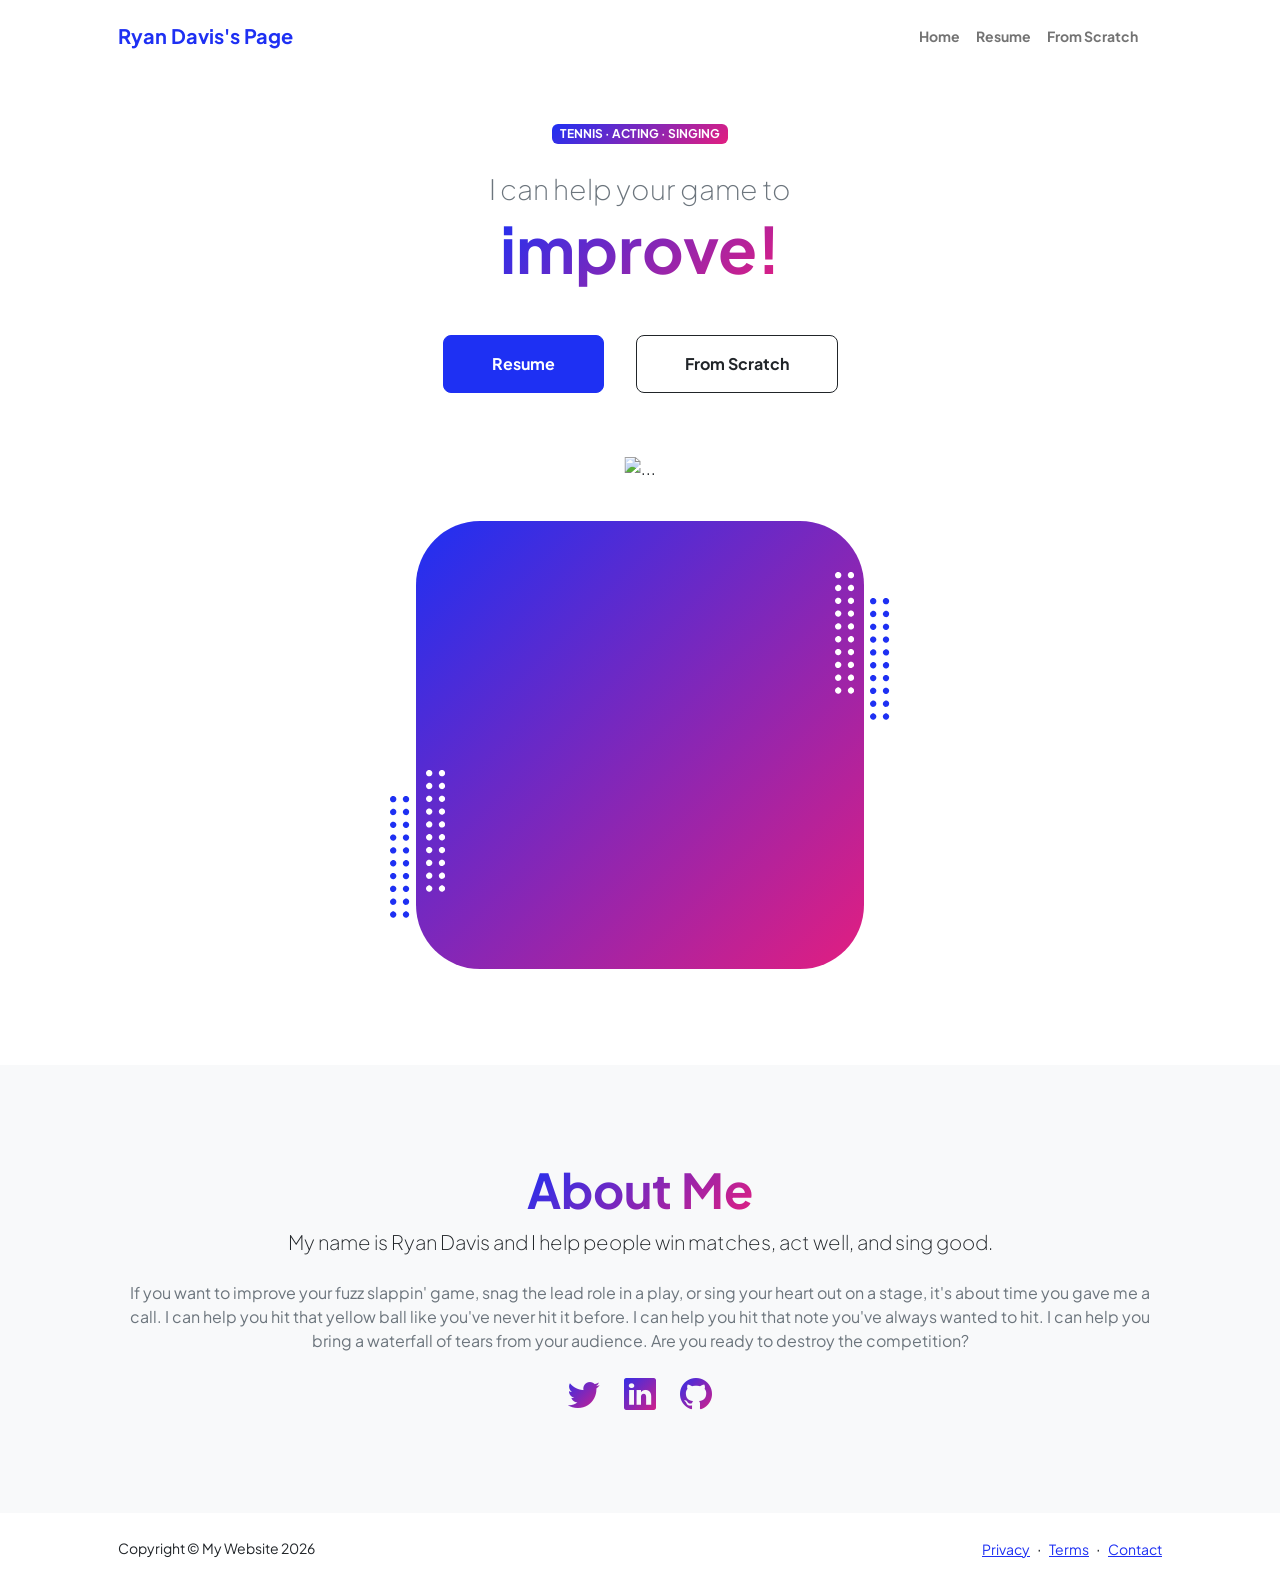
==== index.html @ 9dcac470 "Add files via upload" ====
<!DOCTYPE html>
<html lang="en">
    <head>
        <meta charset="utf-8" />
        <meta name="viewport" content="width=device-width, initial-scale=1, shrink-to-fit=no" />
        <meta name="description" content="" />
        <meta name="author" content="" />
        <title>Personal - Start Bootstrap Theme</title>
        <!-- Favicon-->
        <link rel="icon" type="image/x-icon" href="assets/favicon.ico" />
        <!-- Custom Google font-->
        <link rel="preconnect" href="https://fonts.googleapis.com" />
        <link rel="preconnect" href="https://fonts.gstatic.com" crossorigin />
        <link href="https://fonts.googleapis.com/css2?family=Plus+Jakarta+Sans:wght@100;200;300;400;500;600;700;800;900&amp;display=swap" rel="stylesheet" />
        <!-- Bootstrap icons-->
        <link href="https://cdn.jsdelivr.net/npm/bootstrap-icons@1.8.1/font/bootstrap-icons.css" rel="stylesheet" />
        <!-- Core theme CSS (includes Bootstrap)-->
        <link href="css/styles.css" rel="stylesheet" />
    </head>
    <body class="d-flex flex-column h-100">
        <main class="flex-shrink-0">
            <!-- Navigation-->
            <nav class="navbar navbar-expand-lg navbar-light bg-white py-3">
                <div class="container px-5">
                    <a class="navbar-brand" href="index.html"><span class="fw-bolder text-primary">Ryan Davis's Page</span></a>
                    <button class="navbar-toggler" type="button" data-bs-toggle="collapse" data-bs-target="#navbarSupportedContent" aria-controls="navbarSupportedContent" aria-expanded="false" aria-label="Toggle navigation"><span class="navbar-toggler-icon"></span></button>
                    <div class="collapse navbar-collapse" id="navbarSupportedContent">
                        <ul class="navbar-nav ms-auto mb-2 mb-lg-0 small fw-bolder">
                            <li class="nav-item"><a class="nav-link" href="index.html">Home</a></li>
                            <li class="nav-item"><a class="nav-link" href="resume.html">Resume</a></li>
                            <li class="nav-item"><a class="nav-link" href="scratch.html">From Scratch</a></li>
                            <li class="nav-item"><a class="nav-link" href="contact.html"></a></li>
                        </ul>
                    </div>
                </div>
            </nav>
            <!-- Header-->
            <header class="py-5">
                <div class="container px-5 pb-5">
                    <div class="row gx-5 align-items-center">
                        <div class="col-xxl-5">
                            <!-- Header text content-->
                            <div class="text-center text-xxl-start">
                                <div class="badge bg-gradient-primary-to-secondary text-white mb-4"><div class="text-uppercase">Tennis &middot; Acting &middot; Singing</div></div>
                                <div class="fs-3 fw-light text-muted">I can help your game to</div>
                                <h1 class="display-3 fw-bolder mb-5"><span class="text-gradient d-inline">improve!</span></h1>
                                <div class="d-grid gap-3 d-sm-flex justify-content-sm-center justify-content-xxl-start mb-3">
                                    <a class="btn btn-primary btn-lg px-5 py-3 me-sm-3 fs-6 fw-bolder" href="resume.html">Resume</a>
                                    <a class="btn btn-outline-dark btn-lg px-5 py-3 fs-6 fw-bolder" href="scratch.html">From Scratch</a>
                                </div>
                            </div>
                        </div>
                        <div class="col-xxl-7">
                            <!-- Header profile picture-->
                            <div class="d-flex justify-content-center mt-5 mt-xxl-0">
                                <div class="profile bg-gradient-primary-to-secondary">
                                    <!-- TIP: For best results, use a photo with a transparent background like the demo example below-->
                                    <!-- Watch a tutorial on how to do this on YouTube (link)-->
                                    <img class="profile-img" src="assets/26C79524-904A-423A-AC63-40004C2A4821.PNG" alt="..." />
                                    <div class="dots-1">
                                        <!-- SVG Dots-->
                                        <svg version="1.1" xmlns="http://www.w3.org/2000/svg" xmlns:xlink="http://www.w3.org/1999/xlink" x="0px" y="0px" viewBox="0 0 191.6 1215.4" style="enable-background: new 0 0 191.6 1215.4" xml:space="preserve">
                                            <g transform="translate(0.000000,1280.000000) scale(0.100000,-0.100000)">
                                                <path d="M227.7,12788.6c-105-35-200-141-222-248c-43-206,163-412,369-369c155,32,275,190,260,339c-11,105-90,213-190,262        C383.7,12801.6,289.7,12808.6,227.7,12788.6z"></path>
                                                <path d="M1507.7,12788.6c-151-50-253-216-222-362c25-119,136-230,254-255c194-41,395,142,375,339c-11,105-90,213-190,262        C1663.7,12801.6,1569.7,12808.6,1507.7,12788.6z"></path>
                                                <path d="M227.7,11508.6c-105-35-200-141-222-248c-43-206,163-412,369-369c155,32,275,190,260,339c-11,105-90,213-190,262        C383.7,11521.6,289.7,11528.6,227.7,11508.6z"></path>
                                                <path d="M1507.7,11508.6c-151-50-253-216-222-362c25-119,136-230,254-255c194-41,395,142,375,339c-11,105-90,213-190,262        C1663.7,11521.6,1569.7,11528.6,1507.7,11508.6z"></path>
                                                <path d="M227.7,10228.6c-105-35-200-141-222-248c-43-206,163-412,369-369c155,32,275,190,260,339c-11,105-90,213-190,262        C383.7,10241.6,289.7,10248.6,227.7,10228.6z"></path>
                                                <path d="M1507.7,10228.6c-105-35-200-141-222-248c-43-206,163-412,369-369c155,32,275,190,260,339c-11,105-90,213-190,262        C1663.7,10241.6,1569.7,10248.6,1507.7,10228.6z"></path>
                                                <path d="M227.7,8948.6c-105-35-200-141-222-248c-43-206,163-412,369-369c155,32,275,190,260,339c-11,105-90,213-190,262        C383.7,8961.6,289.7,8968.6,227.7,8948.6z"></path>
                                                <path d="M1507.7,8948.6c-105-35-200-141-222-248c-43-206,163-412,369-369c155,32,275,190,260,339c-11,105-90,213-190,262        C1663.7,8961.6,1569.7,8968.6,1507.7,8948.6z"></path>
                                                <path d="M227.7,7668.6c-105-35-200-141-222-248c-43-206,163-412,369-369c155,32,275,190,260,339c-11,105-90,213-190,262        C383.7,7681.6,289.7,7688.6,227.7,7668.6z"></path>
                                                <path d="M1507.7,7668.6c-105-35-200-141-222-248c-43-206,163-412,369-369c155,32,275,190,260,339c-11,105-90,213-190,262        C1663.7,7681.6,1569.7,7688.6,1507.7,7668.6z"></path>
                                                <path d="M227.7,6388.6c-105-35-200-141-222-248c-43-206,163-412,369-369c155,32,275,190,260,339c-11,105-90,213-190,262        C383.7,6401.6,289.7,6408.6,227.7,6388.6z"></path>
                                                <path d="M1507.7,6388.6c-105-35-200-141-222-248c-43-206,163-412,369-369c155,32,275,190,260,339c-11,105-90,213-190,262        C1663.7,6401.6,1569.7,6408.6,1507.7,6388.6z"></path>
                                                <path d="M227.7,5108.6c-105-35-200-141-222-248c-43-206,163-412,369-369c155,32,275,190,260,339c-11,105-90,213-190,262        C383.7,5121.6,289.7,5128.6,227.7,5108.6z"></path>
                                                <path d="M1507.7,5108.6c-105-35-200-141-222-248c-43-206,163-412,369-369c155,32,275,190,260,339c-11,105-90,213-190,262        C1663.7,5121.6,1569.7,5128.6,1507.7,5108.6z"></path>
                                                <path d="M227.7,3828.6c-105-35-200-141-222-248c-43-206,163-412,369-369c155,32,275,190,260,339c-11,105-90,213-190,262        C383.7,3841.6,289.7,3848.6,227.7,3828.6z"></path>
                                                <path d="M1507.7,3828.6c-105-35-200-141-222-248c-43-206,163-412,369-369c155,32,275,190,260,339c-11,105-90,213-190,262        C1663.7,3841.6,1569.7,3848.6,1507.7,3828.6z"></path>
                                                <path d="M227.7,2548.6c-105-35-200-141-222-248c-43-206,163-412,369-369c155,32,275,190,260,339c-11,105-90,213-190,262        C383.7,2561.6,289.7,2568.6,227.7,2548.6z"></path>
                                                <path d="M1507.7,2548.6c-105-35-200-141-222-248c-43-206,163-412,369-369c155,32,275,190,260,339c-11,105-90,213-190,262        C1663.7,2561.6,1569.7,2568.6,1507.7,2548.6z"></path>
                                                <path d="M227.7,1268.6c-105-35-200-141-222-248c-43-206,163-412,369-369c155,32,275,190,260,339c-11,105-90,213-190,262        C383.7,1281.6,289.7,1288.6,227.7,1268.6z"></path>
                                                <path d="M1507.7,1268.6c-105-35-200-141-222-248c-43-206,163-412,369-369c155,32,275,190,260,339c-11,105-90,213-190,262        C1663.7,1281.6,1569.7,1288.6,1507.7,1268.6z"></path>
                                            </g>
                                        </svg>
                                        <!-- END of SVG dots-->
                                    </div>
                                    <div class="dots-2">
                                        <!-- SVG Dots-->
                                        <svg version="1.1" xmlns="http://www.w3.org/2000/svg" xmlns:xlink="http://www.w3.org/1999/xlink" x="0px" y="0px" viewBox="0 0 191.6 1215.4" style="enable-background: new 0 0 191.6 1215.4" xml:space="preserve">
                                            <g transform="translate(0.000000,1280.000000) scale(0.100000,-0.100000)">
                                                <path d="M227.7,12788.6c-105-35-200-141-222-248c-43-206,163-412,369-369c155,32,275,190,260,339c-11,105-90,213-190,262        C383.7,12801.6,289.7,12808.6,227.7,12788.6z"></path>
                                                <path d="M1507.7,12788.6c-151-50-253-216-222-362c25-119,136-230,254-255c194-41,395,142,375,339c-11,105-90,213-190,262        C1663.7,12801.6,1569.7,12808.6,1507.7,12788.6z"></path>
                                                <path d="M227.7,11508.6c-105-35-200-141-222-248c-43-206,163-412,369-369c155,32,275,190,260,339c-11,105-90,213-190,262        C383.7,11521.6,289.7,11528.6,227.7,11508.6z"></path>
                                                <path d="M1507.7,11508.6c-151-50-253-216-222-362c25-119,136-230,254-255c194-41,395,142,375,339c-11,105-90,213-190,262        C1663.7,11521.6,1569.7,11528.6,1507.7,11508.6z"></path>
                                                <path d="M227.7,10228.6c-105-35-200-141-222-248c-43-206,163-412,369-369c155,32,275,190,260,339c-11,105-90,213-190,262        C383.7,10241.6,289.7,10248.6,227.7,10228.6z"></path>
                                                <path d="M1507.7,10228.6c-105-35-200-141-222-248c-43-206,163-412,369-369c155,32,275,190,260,339c-11,105-90,213-190,262        C1663.7,10241.6,1569.7,10248.6,1507.7,10228.6z"></path>
                                                <path d="M227.7,8948.6c-105-35-200-141-222-248c-43-206,163-412,369-369c155,32,275,190,260,339c-11,105-90,213-190,262        C383.7,8961.6,289.7,8968.6,227.7,8948.6z"></path>
                                                <path d="M1507.7,8948.6c-105-35-200-141-222-248c-43-206,163-412,369-369c155,32,275,190,260,339c-11,105-90,213-190,262        C1663.7,8961.6,1569.7,8968.6,1507.7,8948.6z"></path>
                                                <path d="M227.7,7668.6c-105-35-200-141-222-248c-43-206,163-412,369-369c155,32,275,190,260,339c-11,105-90,213-190,262        C383.7,7681.6,289.7,7688.6,227.7,7668.6z"></path>
                                                <path d="M1507.7,7668.6c-105-35-200-141-222-248c-43-206,163-412,369-369c155,32,275,190,260,339c-11,105-90,213-190,262        C1663.7,7681.6,1569.7,7688.6,1507.7,7668.6z"></path>
                                                <path d="M227.7,6388.6c-105-35-200-141-222-248c-43-206,163-412,369-369c155,32,275,190,260,339c-11,105-90,213-190,262        C383.7,6401.6,289.7,6408.6,227.7,6388.6z"></path>
                                                <path d="M1507.7,6388.6c-105-35-200-141-222-248c-43-206,163-412,369-369c155,32,275,190,260,339c-11,105-90,213-190,262        C1663.7,6401.6,1569.7,6408.6,1507.7,6388.6z"></path>
                                                <path d="M227.7,5108.6c-105-35-200-141-222-248c-43-206,163-412,369-369c155,32,275,190,260,339c-11,105-90,213-190,262        C383.7,5121.6,289.7,5128.6,227.7,5108.6z"></path>
                                                <path d="M1507.7,5108.6c-105-35-200-141-222-248c-43-206,163-412,369-369c155,32,275,190,260,339c-11,105-90,213-190,262        C1663.7,5121.6,1569.7,5128.6,1507.7,5108.6z"></path>
                                                <path d="M227.7,3828.6c-105-35-200-141-222-248c-43-206,163-412,369-369c155,32,275,190,260,339c-11,105-90,213-190,262        C383.7,3841.6,289.7,3848.6,227.7,3828.6z"></path>
                                                <path d="M1507.7,3828.6c-105-35-200-141-222-248c-43-206,163-412,369-369c155,32,275,190,260,339c-11,105-90,213-190,262        C1663.7,3841.6,1569.7,3848.6,1507.7,3828.6z"></path>
                                                <path d="M227.7,2548.6c-105-35-200-141-222-248c-43-206,163-412,369-369c155,32,275,190,260,339c-11,105-90,213-190,262        C383.7,2561.6,289.7,2568.6,227.7,2548.6z"></path>
                                                <path d="M1507.7,2548.6c-105-35-200-141-222-248c-43-206,163-412,369-369c155,32,275,190,260,339c-11,105-90,213-190,262        C1663.7,2561.6,1569.7,2568.6,1507.7,2548.6z"></path>
                                                <path d="M227.7,1268.6c-105-35-200-141-222-248c-43-206,163-412,369-369c155,32,275,190,260,339c-11,105-90,213-190,262        C383.7,1281.6,289.7,1288.6,227.7,1268.6z"></path>
                                                <path d="M1507.7,1268.6c-105-35-200-141-222-248c-43-206,163-412,369-369c155,32,275,190,260,339c-11,105-90,213-190,262        C1663.7,1281.6,1569.7,1288.6,1507.7,1268.6z"></path>
                                            </g>
                                        </svg>
                                        <!-- END of SVG dots-->
                                    </div>
                                    <div class="dots-3">
                                        <!-- SVG Dots-->
                                        <svg version="1.1" xmlns="http://www.w3.org/2000/svg" xmlns:xlink="http://www.w3.org/1999/xlink" x="0px" y="0px" viewBox="0 0 191.6 1215.4" style="enable-background: new 0 0 191.6 1215.4" xml:space="preserve">
                                            <g transform="translate(0.000000,1280.000000) scale(0.100000,-0.100000)">
                                                <path d="M227.7,12788.6c-105-35-200-141-222-248c-43-206,163-412,369-369c155,32,275,190,260,339c-11,105-90,213-190,262        C383.7,12801.6,289.7,12808.6,227.7,12788.6z"></path>
                                                <path d="M1507.7,12788.6c-151-50-253-216-222-362c25-119,136-230,254-255c194-41,395,142,375,339c-11,105-90,213-190,262        C1663.7,12801.6,1569.7,12808.6,1507.7,12788.6z"></path>
                                                <path d="M227.7,11508.6c-105-35-200-141-222-248c-43-206,163-412,369-369c155,32,275,190,260,339c-11,105-90,213-190,262        C383.7,11521.6,289.7,11528.6,227.7,11508.6z"></path>
                                                <path d="M1507.7,11508.6c-151-50-253-216-222-362c25-119,136-230,254-255c194-41,395,142,375,339c-11,105-90,213-190,262        C1663.7,11521.6,1569.7,11528.6,1507.7,11508.6z"></path>
                                                <path d="M227.7,10228.6c-105-35-200-141-222-248c-43-206,163-412,369-369c155,32,275,190,260,339c-11,105-90,213-190,262        C383.7,10241.6,289.7,10248.6,227.7,10228.6z"></path>
                                                <path d="M1507.7,10228.6c-105-35-200-141-222-248c-43-206,163-412,369-369c155,32,275,190,260,339c-11,105-90,213-190,262        C1663.7,10241.6,1569.7,10248.6,1507.7,10228.6z"></path>
                                                <path d="M227.7,8948.6c-105-35-200-141-222-248c-43-206,163-412,369-369c155,32,275,190,260,339c-11,105-90,213-190,262        C383.7,8961.6,289.7,8968.6,227.7,8948.6z"></path>
                                                <path d="M1507.7,8948.6c-105-35-200-141-222-248c-43-206,163-412,369-369c155,32,275,190,260,339c-11,105-90,213-190,262        C1663.7,8961.6,1569.7,8968.6,1507.7,8948.6z"></path>
                                                <path d="M227.7,7668.6c-105-35-200-141-222-248c-43-206,163-412,369-369c155,32,275,190,260,339c-11,105-90,213-190,262        C383.7,7681.6,289.7,7688.6,227.7,7668.6z"></path>
                                                <path d="M1507.7,7668.6c-105-35-200-141-222-248c-43-206,163-412,369-369c155,32,275,190,260,339c-11,105-90,213-190,262        C1663.7,7681.6,1569.7,7688.6,1507.7,7668.6z"></path>
                                                <path d="M227.7,6388.6c-105-35-200-141-222-248c-43-206,163-412,369-369c155,32,275,190,260,339c-11,105-90,213-190,262        C383.7,6401.6,289.7,6408.6,227.7,6388.6z"></path>
                                                <path d="M1507.7,6388.6c-105-35-200-141-222-248c-43-206,163-412,369-369c155,32,275,190,260,339c-11,105-90,213-190,262        C1663.7,6401.6,1569.7,6408.6,1507.7,6388.6z"></path>
                                                <path d="M227.7,5108.6c-105-35-200-141-222-248c-43-206,163-412,369-369c155,32,275,190,260,339c-11,105-90,213-190,262        C383.7,5121.6,289.7,5128.6,227.7,5108.6z"></path>
                                                <path d="M1507.7,5108.6c-105-35-200-141-222-248c-43-206,163-412,369-369c155,32,275,190,260,339c-11,105-90,213-190,262        C1663.7,5121.6,1569.7,5128.6,1507.7,5108.6z"></path>
                                                <path d="M227.7,3828.6c-105-35-200-141-222-248c-43-206,163-412,369-369c155,32,275,190,260,339c-11,105-90,213-190,262        C383.7,3841.6,289.7,3848.6,227.7,3828.6z"></path>
                                                <path d="M1507.7,3828.6c-105-35-200-141-222-248c-43-206,163-412,369-369c155,32,275,190,260,339c-11,105-90,213-190,262        C1663.7,3841.6,1569.7,3848.6,1507.7,3828.6z"></path>
                                                <path d="M227.7,2548.6c-105-35-200-141-222-248c-43-206,163-412,369-369c155,32,275,190,260,339c-11,105-90,213-190,262        C383.7,2561.6,289.7,2568.6,227.7,2548.6z"></path>
                                                <path d="M1507.7,2548.6c-105-35-200-141-222-248c-43-206,163-412,369-369c155,32,275,190,260,339c-11,105-90,213-190,262        C1663.7,2561.6,1569.7,2568.6,1507.7,2548.6z"></path>
                                                <path d="M227.7,1268.6c-105-35-200-141-222-248c-43-206,163-412,369-369c155,32,275,190,260,339c-11,105-90,213-190,262        C383.7,1281.6,289.7,1288.6,227.7,1268.6z"></path>
                                                <path d="M1507.7,1268.6c-105-35-200-141-222-248c-43-206,163-412,369-369c155,32,275,190,260,339c-11,105-90,213-190,262        C1663.7,1281.6,1569.7,1288.6,1507.7,1268.6z"></path>
                                            </g>
                                        </svg>
                                        <!-- END of SVG dots-->
                                    </div>
                                    <div class="dots-4">
                                        <!-- SVG Dots-->
                                        <svg version="1.1" xmlns="http://www.w3.org/2000/svg" xmlns:xlink="http://www.w3.org/1999/xlink" x="0px" y="0px" viewBox="0 0 191.6 1215.4" style="enable-background: new 0 0 191.6 1215.4" xml:space="preserve">
                                            <g transform="translate(0.000000,1280.000000) scale(0.100000,-0.100000)">
                                                <path d="M227.7,12788.6c-105-35-200-141-222-248c-43-206,163-412,369-369c155,32,275,190,260,339c-11,105-90,213-190,262        C383.7,12801.6,289.7,12808.6,227.7,12788.6z"></path>
                                                <path d="M1507.7,12788.6c-151-50-253-216-222-362c25-119,136-230,254-255c194-41,395,142,375,339c-11,105-90,213-190,262        C1663.7,12801.6,1569.7,12808.6,1507.7,12788.6z"></path>
                                                <path d="M227.7,11508.6c-105-35-200-141-222-248c-43-206,163-412,369-369c155,32,275,190,260,339c-11,105-90,213-190,262        C383.7,11521.6,289.7,11528.6,227.7,11508.6z"></path>
                                                <path d="M1507.7,11508.6c-151-50-253-216-222-362c25-119,136-230,254-255c194-41,395,142,375,339c-11,105-90,213-190,262        C1663.7,11521.6,1569.7,11528.6,1507.7,11508.6z"></path>
                                                <path d="M227.7,10228.6c-105-35-200-141-222-248c-43-206,163-412,369-369c155,32,275,190,260,339c-11,105-90,213-190,262        C383.7,10241.6,289.7,10248.6,227.7,10228.6z"></path>
                                                <path d="M1507.7,10228.6c-105-35-200-141-222-248c-43-206,163-412,369-369c155,32,275,190,260,339c-11,105-90,213-190,262        C1663.7,10241.6,1569.7,10248.6,1507.7,10228.6z"></path>
                                                <path d="M227.7,8948.6c-105-35-200-141-222-248c-43-206,163-412,369-369c155,32,275,190,260,339c-11,105-90,213-190,262        C383.7,8961.6,289.7,8968.6,227.7,8948.6z"></path>
                                                <path d="M1507.7,8948.6c-105-35-200-141-222-248c-43-206,163-412,369-369c155,32,275,190,260,339c-11,105-90,213-190,262        C1663.7,8961.6,1569.7,8968.6,1507.7,8948.6z"></path>
                                                <path d="M227.7,7668.6c-105-35-200-141-222-248c-43-206,163-412,369-369c155,32,275,190,260,339c-11,105-90,213-190,262        C383.7,7681.6,289.7,7688.6,227.7,7668.6z"></path>
                                                <path d="M1507.7,7668.6c-105-35-200-141-222-248c-43-206,163-412,369-369c155,32,275,190,260,339c-11,105-90,213-190,262        C1663.7,7681.6,1569.7,7688.6,1507.7,7668.6z"></path>
                                                <path d="M227.7,6388.6c-105-35-200-141-222-248c-43-206,163-412,369-369c155,32,275,190,260,339c-11,105-90,213-190,262        C383.7,6401.6,289.7,6408.6,227.7,6388.6z"></path>
                                                <path d="M1507.7,6388.6c-105-35-200-141-222-248c-43-206,163-412,369-369c155,32,275,190,260,339c-11,105-90,213-190,262        C1663.7,6401.6,1569.7,6408.6,1507.7,6388.6z"></path>
                                                <path d="M227.7,5108.6c-105-35-200-141-222-248c-43-206,163-412,369-369c155,32,275,190,260,339c-11,105-90,213-190,262        C383.7,5121.6,289.7,5128.6,227.7,5108.6z"></path>
                                                <path d="M1507.7,5108.6c-105-35-200-141-222-248c-43-206,163-412,369-369c155,32,275,190,260,339c-11,105-90,213-190,262        C1663.7,5121.6,1569.7,5128.6,1507.7,5108.6z"></path>
                                                <path d="M227.7,3828.6c-105-35-200-141-222-248c-43-206,163-412,369-369c155,32,275,190,260,339c-11,105-90,213-190,262        C383.7,3841.6,289.7,3848.6,227.7,3828.6z"></path>
                                                <path d="M1507.7,3828.6c-105-35-200-141-222-248c-43-206,163-412,369-369c155,32,275,190,260,339c-11,105-90,213-190,262        C1663.7,3841.6,1569.7,3848.6,1507.7,3828.6z"></path>
                                                <path d="M227.7,2548.6c-105-35-200-141-222-248c-43-206,163-412,369-369c155,32,275,190,260,339c-11,105-90,213-190,262        C383.7,2561.6,289.7,2568.6,227.7,2548.6z"></path>
                                                <path d="M1507.7,2548.6c-105-35-200-141-222-248c-43-206,163-412,369-369c155,32,275,190,260,339c-11,105-90,213-190,262        C1663.7,2561.6,1569.7,2568.6,1507.7,2548.6z"></path>
                                                <path d="M227.7,1268.6c-105-35-200-141-222-248c-43-206,163-412,369-369c155,32,275,190,260,339c-11,105-90,213-190,262        C383.7,1281.6,289.7,1288.6,227.7,1268.6z"></path>
                                                <path d="M1507.7,1268.6c-105-35-200-141-222-248c-43-206,163-412,369-369c155,32,275,190,260,339c-11,105-90,213-190,262        C1663.7,1281.6,1569.7,1288.6,1507.7,1268.6z"></path>
                                            </g>
                                        </svg>
                                        <!-- END of SVG dots-->
                                    </div>
                                </div>
                            </div>
                        </div>
                    </div>
                </div>
            </header>
            <!-- About Section-->
            <section class="bg-light py-5">
                <div class="container px-5">
                    <div class="row gx-5 justify-content-center">
                        <div class="col-xxl-8">
                            <div class="text-center my-5">
                                <h2 class="display-5 fw-bolder"><span class="text-gradient d-inline">About Me</span></h2>
                                <p class="lead fw-light mb-4">My name is Ryan Davis and I help people win matches, act well, and sing good.</p>
                                <p class="text-muted">If you want to improve your fuzz slappin' game, snag the lead role in a play, or sing your heart out on a stage, it's about time you gave me a call. I can help you hit that yellow ball like you've never hit it before. I can help you hit that note you've always wanted to hit. I can help you bring a waterfall of tears from your audience. Are you ready to destroy the competition?</p>
                                <div class="d-flex justify-content-center fs-2 gap-4">
                                    <a class="text-gradient" href="#!"><i class="bi bi-twitter"></i></a>
                                    <a class="text-gradient" href="#!"><i class="bi bi-linkedin"></i></a>
                                    <a class="text-gradient" href="#!"><i class="bi bi-github"></i></a>
                                </div>
                            </div>
                        </div>
                    </div>
                </div>
            </section>
        </main>
        <!-- Footer-->
        <footer class="bg-white py-4 mt-auto">
            <div class="container px-5">
                <div class="row align-items-center justify-content-between flex-column flex-sm-row">
                    <div class="col-auto"><div class="small m-0">Copyright &copy; My Website 2026</div></div>
                    <div class="col-auto">
                        <a class="small" href="#!">Privacy</a>
                        <span class="mx-1">&middot;</span>
                        <a class="small" href="#!">Terms</a>
                        <span class="mx-1">&middot;</span>
                        <a class="small" href="#!">Contact</a>
                    </div>
                </div>
            </div>
        </footer>
        <!-- Bootstrap core JS-->
        <script src="https://cdn.jsdelivr.net/npm/bootstrap@5.2.3/dist/js/bootstrap.bundle.min.js"></script>
        <!-- Core theme JS-->
        <script src="js/scripts.js"></script>
    </body>
</html>
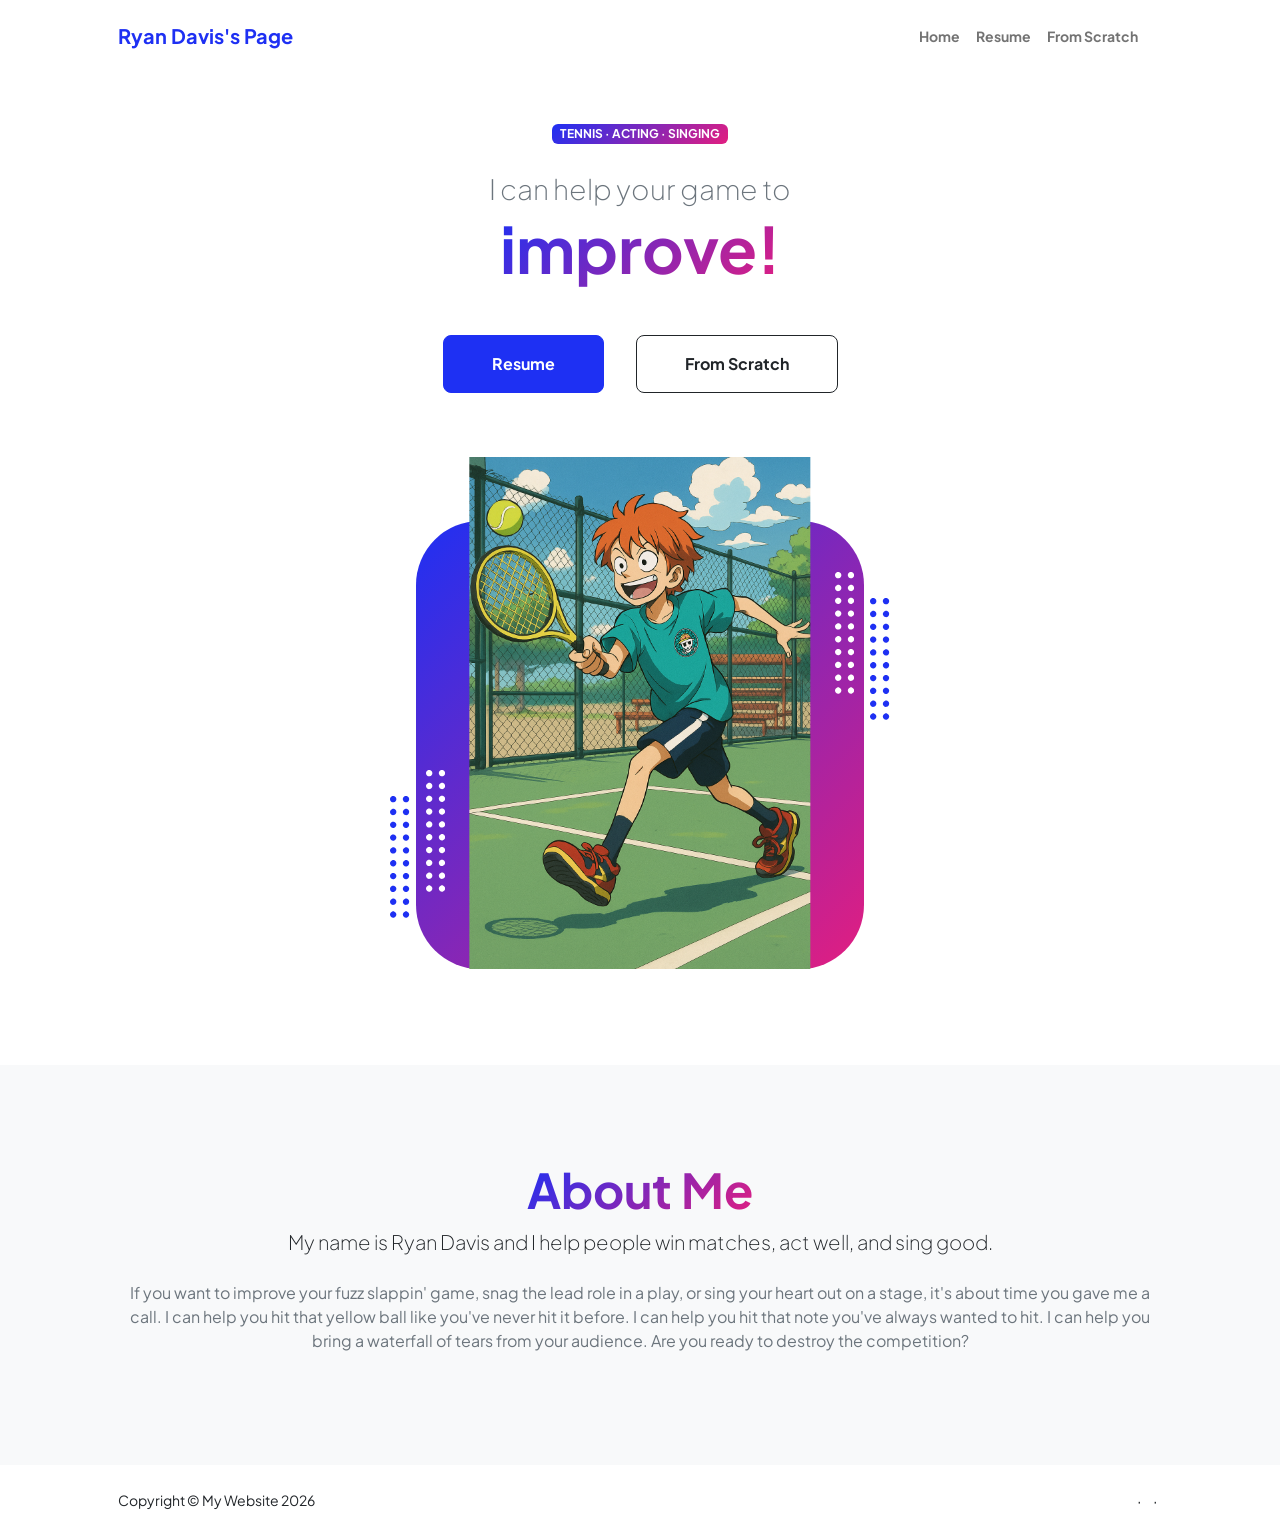
==== commit 973fefdc: "Update index.html" ====
--- a/index.html
+++ b/index.html
@@ -185,9 +185,7 @@
                                 <p class="lead fw-light mb-4">My name is Ryan Davis and I help people win matches, act well, and sing good.</p>
                                 <p class="text-muted">If you want to improve your fuzz slappin' game, snag the lead role in a play, or sing your heart out on a stage, it's about time you gave me a call. I can help you hit that yellow ball like you've never hit it before. I can help you hit that note you've always wanted to hit. I can help you bring a waterfall of tears from your audience. Are you ready to destroy the competition?</p>
                                 <div class="d-flex justify-content-center fs-2 gap-4">
-                                    <a class="text-gradient" href="#!"><i class="bi bi-twitter"></i></a>
-                                    <a class="text-gradient" href="#!"><i class="bi bi-linkedin"></i></a>
-                                    <a class="text-gradient" href="#!"><i class="bi bi-github"></i></a>
+
                                 </div>
                             </div>
                         </div>
@@ -201,11 +199,11 @@
                 <div class="row align-items-center justify-content-between flex-column flex-sm-row">
                     <div class="col-auto"><div class="small m-0">Copyright &copy; My Website 2026</div></div>
                     <div class="col-auto">
-                        <a class="small" href="#!">Privacy</a>
+                        <a class="small" href="#!"></a>
                         <span class="mx-1">&middot;</span>
-                        <a class="small" href="#!">Terms</a>
+                        <a class="small" href="#!"></a>
                         <span class="mx-1">&middot;</span>
-                        <a class="small" href="#!">Contact</a>
+                        <a class="small" href="#!"></a>
                     </div>
                 </div>
             </div>
